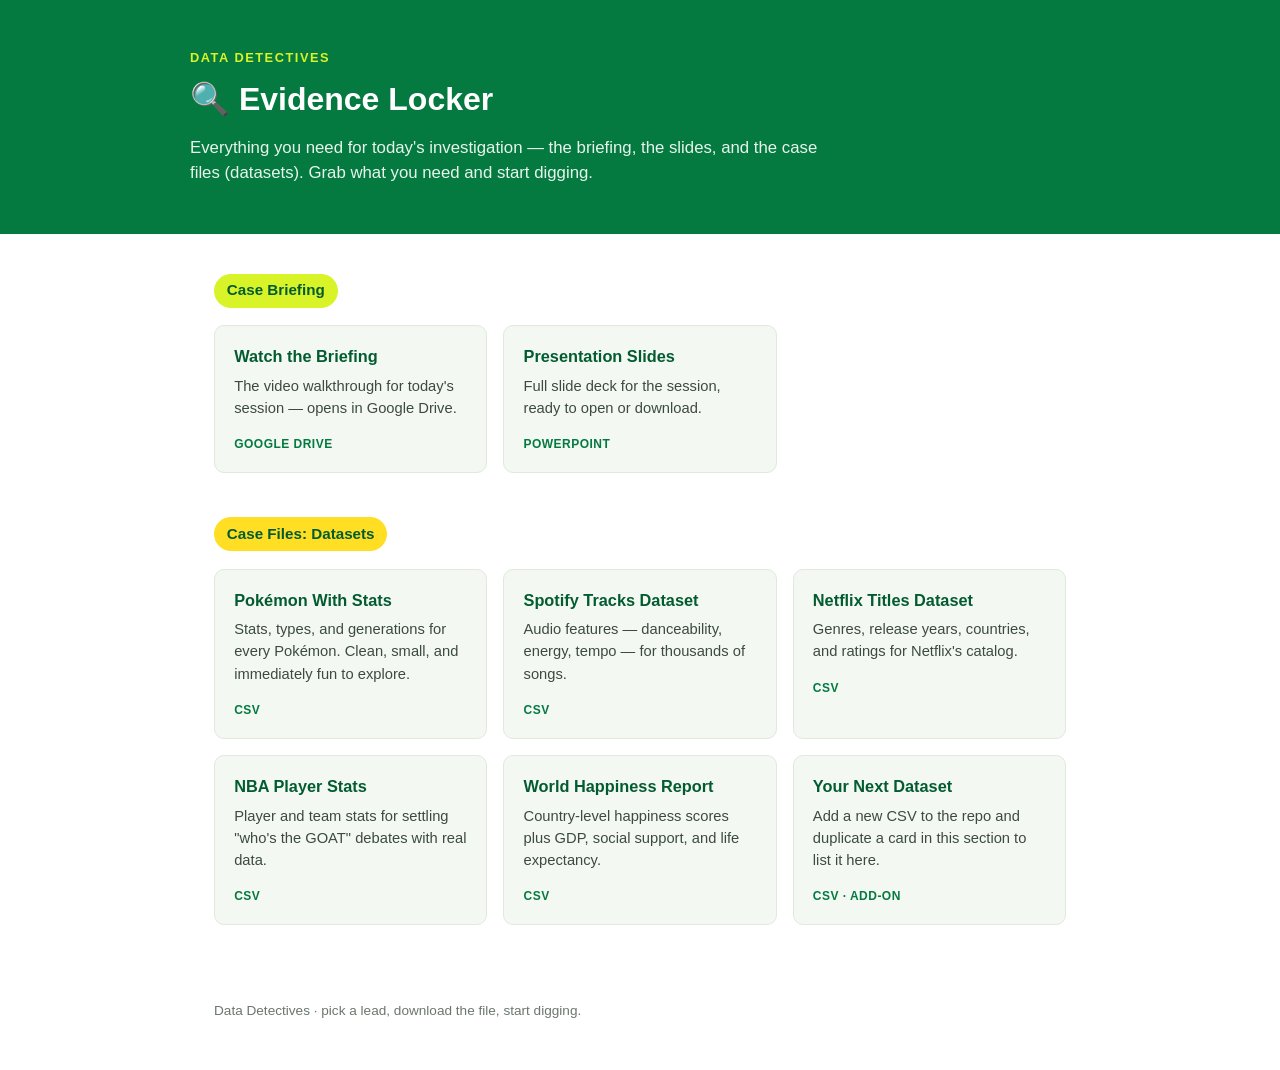
==== locker.html @ ad640be8 "Add files via upload" ====
<!DOCTYPE html>
<html lang="en">
<head>
<meta charset="UTF-8">
<meta name="viewport" content="width=device-width, initial-scale=1.0">
<title>Data Detectives — Evidence Locker</title>
<link rel="stylesheet" href="styles1.css">
</head>
<body>

<header class="site-header">
  <div class="header-inner">
    <p class="eyebrow">Data Detectives</p>
    <h1>🔍 Evidence Locker</h1>
    <p class="subtitle">Everything you need for today's investigation — the briefing, the slides, and the case files (datasets). Grab what you need and start digging.</p>
  </div>
</header>

<main>

  <section class="topic">
    <h2><span class="tag tag-a">Case Briefing</span></h2>
    <div class="card-grid">
      <a class="card" href="https://drive.google.com/file/d/100F5YZikgjOsn-_QHS6ZqaFqvCuwlt4T/view?usp=sharing" target="_blank" rel="noopener">
        <h3>Watch the Briefing</h3>
        <p>The video walkthrough for today's session — opens in Google Drive.</p>
        <span class="source">Google Drive</span>
      </a>
      <a class="card" href="Data_Detectives_Slides.pptx" target="_blank" rel="noopener">
        <h3>Presentation Slides</h3>
        <p>Full slide deck for the session, ready to open or download.</p>
        <span class="source">PowerPoint</span>
      </a>
    </div>
  </section>

  <section class="topic">
    <h2><span class="tag tag-b">Case Files: Datasets</span></h2>
    <div class="card-grid">

      <a class="card" href="pokemon.csv" download>
        <h3>Pokémon With Stats</h3>
        <p>Stats, types, and generations for every Pokémon. Clean, small, and immediately fun to explore.</p>
        <span class="source">CSV</span>
      </a>

      <a class="card" href="spotify_tracks.csv" download>
        <h3>Spotify Tracks Dataset</h3>
        <p>Audio features — danceability, energy, tempo — for thousands of songs.</p>
        <span class="source">CSV</span>
      </a>

      <a class="card" href="netflix_titles.csv" download>
        <h3>Netflix Titles Dataset</h3>
        <p>Genres, release years, countries, and ratings for Netflix's catalog.</p>
        <span class="source">CSV</span>
      </a>

      <a class="card" href="nba_player_stats.csv" download>
        <h3>NBA Player Stats</h3>
        <p>Player and team stats for settling "who's the GOAT" debates with real data.</p>
        <span class="source">CSV</span>
      </a>

      <a class="card" href="world_happiness.csv" download>
        <h3>World Happiness Report</h3>
        <p>Country-level happiness scores plus GDP, social support, and life expectancy.</p>
        <span class="source">CSV</span>
      </a>

      <a class="card" href="your_next_dataset.csv" download>
        <h3>Your Next Dataset</h3>
        <p>Add a new CSV to the repo and duplicate a card in this section to list it here.</p>
        <span class="source">CSV · add-on</span>
      </a>

    </div>
  </section>
 <!--
  <section class="topic">
    <h2><span class="tag tag-e">Investigator's Notes</span></h2>
    <div class="card-grid">
      <a class="card" href="#" onclick="return false;">
        <h3>File placement</h3>
        <p>Keep every .csv file at the repo root (or update the hrefs above to match your folder).</p>
        <span class="source">Setup</span>
      </a>
      <a class="card" href="#" onclick="return false;">
        <h3>Slides placement</h3>
        <p>Data_Detectives_Slides.pptx should sit next to index.html in this repo.</p>
        <span class="source">Setup</span>
      </a>
    </div>
  </section>
-->

</main>

<footer class="site-footer">
  <p>Data Detectives · pick a lead, download the file, start digging.</p>
</footer>

</body>
</html>
---- styles1.css ----
:root {
  --green: #047A40;
  --green-dark: #035c30;
  --lime: #D8F328;
  --yellow: #FFDE24;
  --ink: #1a2b22;
  --paper: #ffffff;
  --paper-soft: #f4f8f3;
  --border: #e1e8de;
}

* {
  box-sizing: border-box;
}

body {
  margin: 0;
  font-family: -apple-system, BlinkMacSystemFont, "Segoe UI", Helvetica, Arial, sans-serif;
  color: var(--ink);
  background: var(--paper);
  line-height: 1.5;
}

.site-header {
  background: var(--green);
  color: var(--paper);
  padding: 3rem 1.5rem;
}

.header-inner {
  max-width: 900px;
  margin: 0 auto;
}

.eyebrow {
  text-transform: uppercase;
  letter-spacing: 0.12em;
  font-size: 0.8rem;
  font-weight: 700;
  color: var(--lime);
  margin: 0 0 0.5rem;
}

.site-header h1 {
  font-size: 2rem;
  margin: 0 0 0.75rem;
}

.subtitle {
  margin: 0;
  max-width: 640px;
  color: #e7f5ec;
  font-size: 1.05rem;
}

main {
  max-width: 900px;
  margin: 0 auto;
  padding: 2.5rem 1.5rem 1rem;
}

.topic {
  margin-bottom: 2.75rem;
}

.topic h2 {
  margin: 0 0 1.1rem;
  font-size: 1rem;
}

.tag {
  display: inline-block;
  padding: 0.35rem 0.8rem;
  border-radius: 999px;
  font-weight: 700;
  font-size: 0.95rem;
  color: var(--green-dark);
}

.tag-a { background: var(--lime); }
.tag-b { background: var(--yellow); }
.tag-c { background: var(--lime); }
.tag-d { background: var(--yellow); }
.tag-e { background: #d6e9dc; }

.card-grid {
  display: grid;
  grid-template-columns: repeat(auto-fill, minmax(240px, 1fr));
  gap: 1rem;
}

.card {
  display: block;
  padding: 1.1rem 1.2rem;
  border: 1px solid var(--border);
  border-radius: 10px;
  background: var(--paper-soft);
  text-decoration: none;
  color: inherit;
  transition: border-color 0.15s ease, transform 0.15s ease;
}

.card:hover,
.card:focus-visible {
  border-color: var(--green);
  transform: translateY(-2px);
}

.card h3 {
  margin: 0 0 0.4rem;
  font-size: 1.02rem;
  color: var(--green-dark);
}

.card p {
  margin: 0 0 0.75rem;
  font-size: 0.92rem;
  color: #3c4a41;
}

.source {
  display: inline-block;
  font-size: 0.75rem;
  font-weight: 700;
  text-transform: uppercase;
  letter-spacing: 0.04em;
  color: var(--green);
}

.site-footer {
  max-width: 900px;
  margin: 1rem auto 3rem;
  padding: 0 1.5rem;
  color: #6b776e;
  font-size: 0.85rem;
}
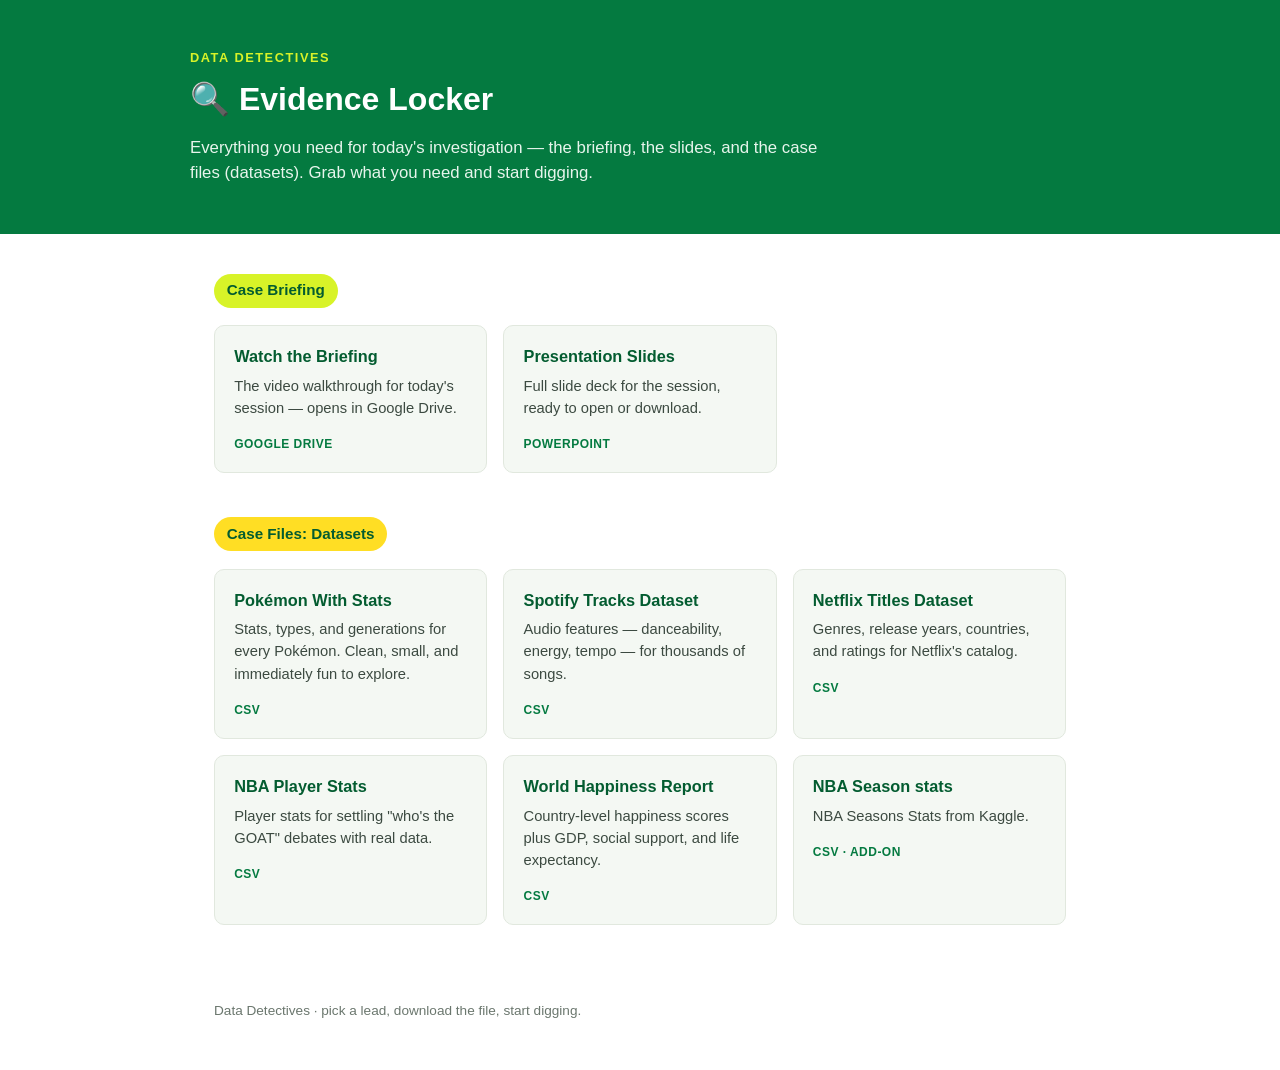
==== commit 11563c26: "Update dataset links and descriptions in locker.html" ====
--- a/locker.html
+++ b/locker.html
@@ -26,7 +26,7 @@
         <p>The video walkthrough for today's session — opens in Google Drive.</p>
         <span class="source">Google Drive</span>
       </a>
-      <a class="card" href="Data_Detectives_Slides.pptx" target="_blank" rel="noopener">
+      <a class="card" href="Data_Detectives.pptx" target="_blank" rel="noopener">
         <h3>Presentation Slides</h3>
         <p>Full slide deck for the session, ready to open or download.</p>
         <span class="source">PowerPoint</span>
@@ -38,7 +38,7 @@
     <h2><span class="tag tag-b">Case Files: Datasets</span></h2>
     <div class="card-grid">
 
-      <a class="card" href="pokemon.csv" download>
+      <a class="card" href="Pokemon.csv" download>
         <h3>Pokémon With Stats</h3>
         <p>Stats, types, and generations for every Pokémon. Clean, small, and immediately fun to explore.</p>
         <span class="source">CSV</span>
@@ -56,21 +56,21 @@
         <span class="source">CSV</span>
       </a>
 
-      <a class="card" href="nba_player_stats.csv" download>
+      <a class="card" href="player_stats.csv" download>
         <h3>NBA Player Stats</h3>
-        <p>Player and team stats for settling "who's the GOAT" debates with real data.</p>
+        <p>Player stats for settling "who's the GOAT" debates with real data.</p>
         <span class="source">CSV</span>
       </a>
 
-      <a class="card" href="world_happiness.csv" download>
+      <a class="card" href="2019.csv" download>
         <h3>World Happiness Report</h3>
         <p>Country-level happiness scores plus GDP, social support, and life expectancy.</p>
         <span class="source">CSV</span>
       </a>
 
-      <a class="card" href="your_next_dataset.csv" download>
-        <h3>Your Next Dataset</h3>
-        <p>Add a new CSV to the repo and duplicate a card in this section to list it here.</p>
+      <a class="card" href="Seasons_Stats.csv" download>
+        <h3>NBA Season stats</h3>
+        <p>NBA Seasons Stats from Kaggle.</p>
         <span class="source">CSV · add-on</span>
       </a>
 
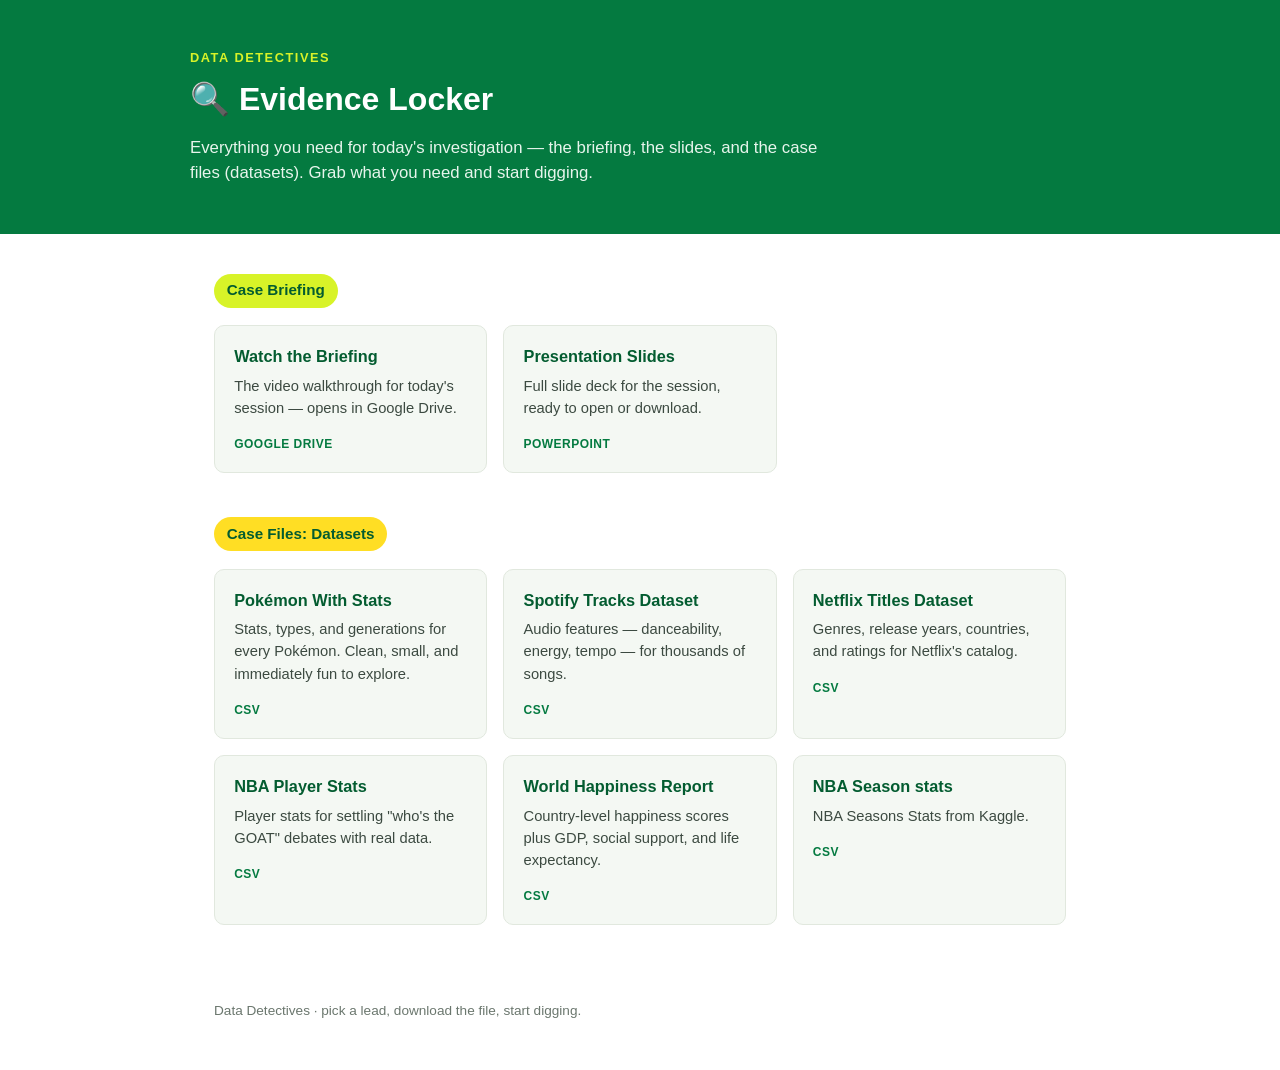
==== commit 8415ccb3: "Update locker.html" ====
--- a/locker.html
+++ b/locker.html
@@ -38,7 +38,7 @@
     <h2><span class="tag tag-b">Case Files: Datasets</span></h2>
     <div class="card-grid">
 
-      <a class="card" href="Pokemon.csv" download>
+      <a class="card" href="pokemon.csv" download>
         <h3>Pokémon With Stats</h3>
         <p>Stats, types, and generations for every Pokémon. Clean, small, and immediately fun to explore.</p>
         <span class="source">CSV</span>
@@ -71,7 +71,7 @@
       <a class="card" href="Seasons_Stats.csv" download>
         <h3>NBA Season stats</h3>
         <p>NBA Seasons Stats from Kaggle.</p>
-        <span class="source">CSV · add-on</span>
+        <span class="source">CSV</span>
       </a>
 
     </div>
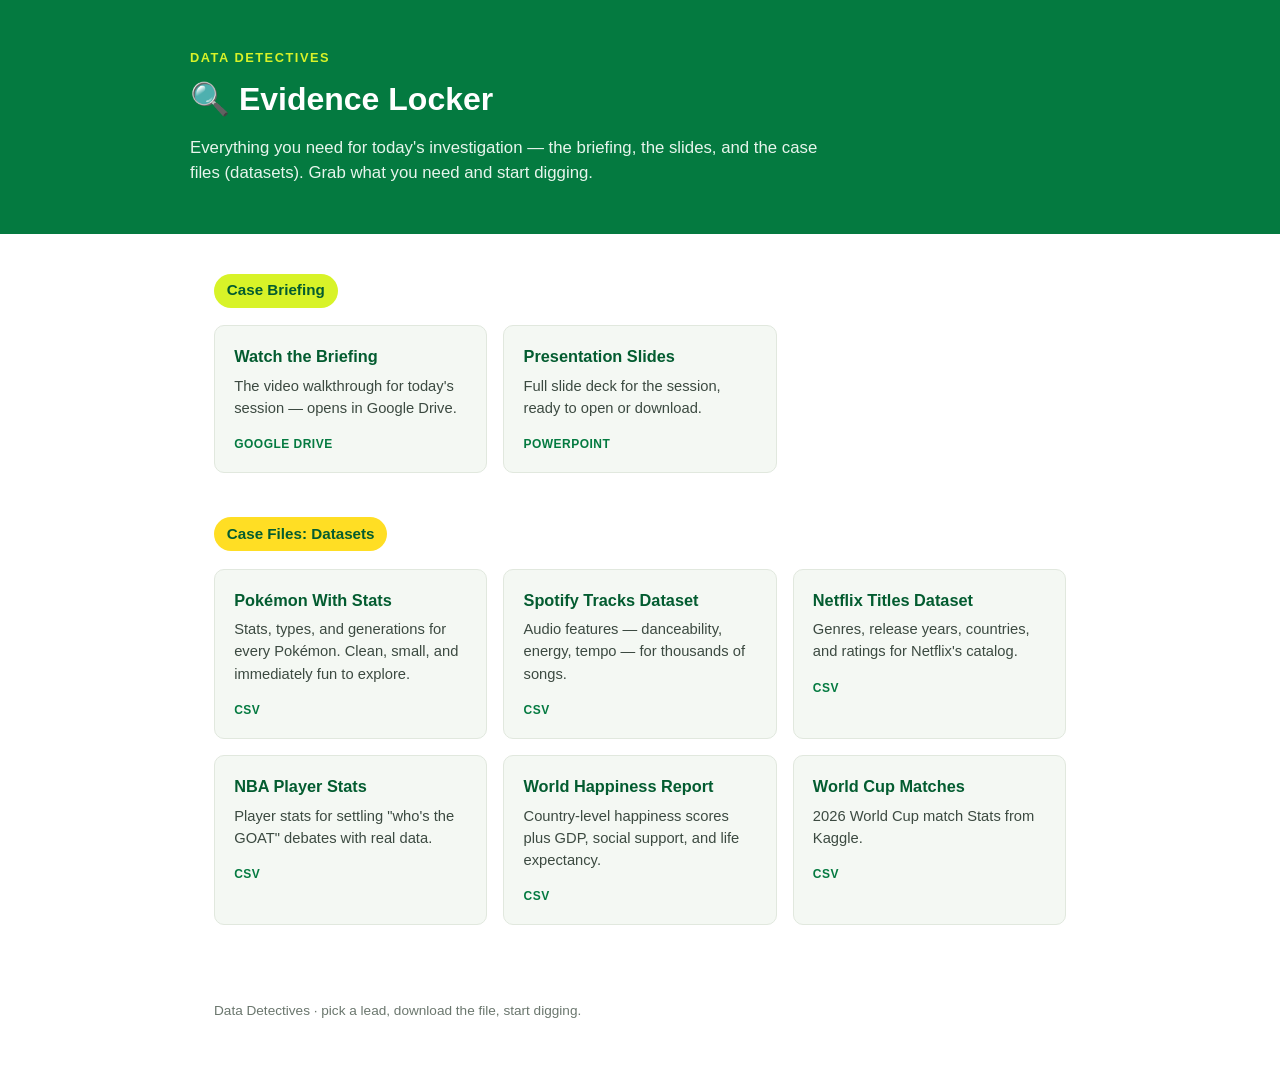
==== commit 51e8cec6: "Update locker.html" ====
--- a/locker.html
+++ b/locker.html
@@ -21,7 +21,7 @@
   <section class="topic">
     <h2><span class="tag tag-a">Case Briefing</span></h2>
     <div class="card-grid">
-      <a class="card" href="https://drive.google.com/file/d/100F5YZikgjOsn-_QHS6ZqaFqvCuwlt4T/view?usp=sharing" target="_blank" rel="noopener">
+      <a class="card" href="https://drive.google.com/file/d/1BqqvNOXaKtFmPKpXmN9Weu9tdvfDWxUK/view?usp=sharing" target="_blank" rel="noopener">
         <h3>Watch the Briefing</h3>
         <p>The video walkthrough for today's session — opens in Google Drive.</p>
         <span class="source">Google Drive</span>
@@ -68,9 +68,9 @@
         <span class="source">CSV</span>
       </a>
 
-      <a class="card" href="Seasons_Stats.csv" download>
-        <h3>NBA Season stats</h3>
-        <p>NBA Seasons Stats from Kaggle.</p>
+      <a class="card" href="matches.csv" download>
+        <h3>World Cup Matches</h3>
+        <p>2026 World Cup match Stats from Kaggle.</p>
         <span class="source">CSV</span>
       </a>
 
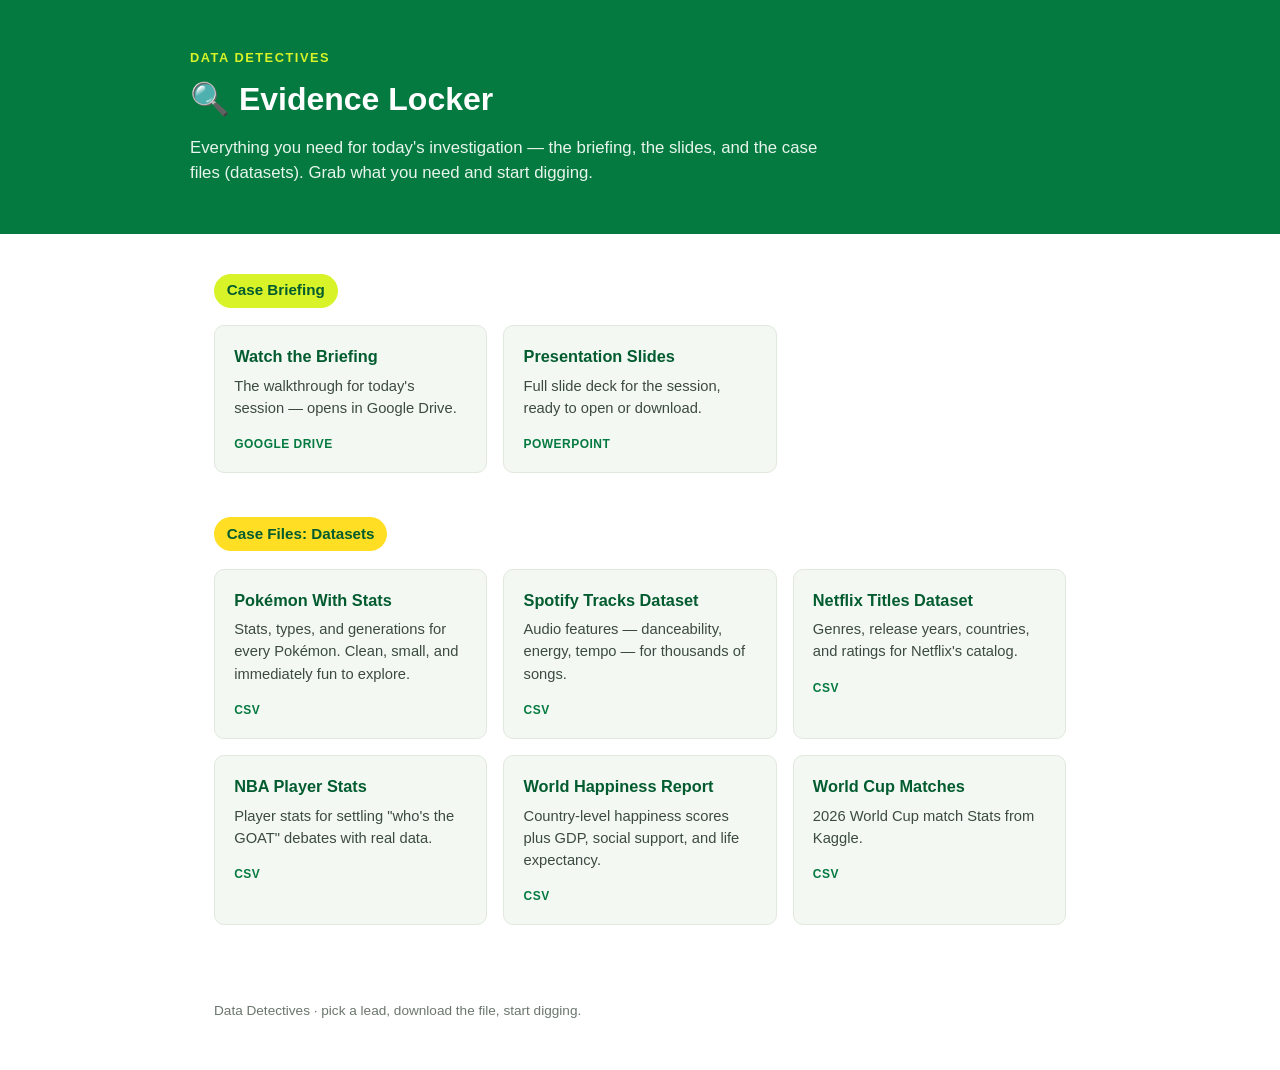
==== commit c3d02de3: "Update locker.html" ====
--- a/locker.html
+++ b/locker.html
@@ -23,7 +23,7 @@
     <div class="card-grid">
       <a class="card" href="https://drive.google.com/file/d/1BqqvNOXaKtFmPKpXmN9Weu9tdvfDWxUK/view?usp=sharing" target="_blank" rel="noopener">
         <h3>Watch the Briefing</h3>
-        <p>The video walkthrough for today's session — opens in Google Drive.</p>
+        <p>The walkthrough for today's session — opens in Google Drive.</p>
         <span class="source">Google Drive</span>
       </a>
       <a class="card" href="Data_Detectives.pptx" target="_blank" rel="noopener">
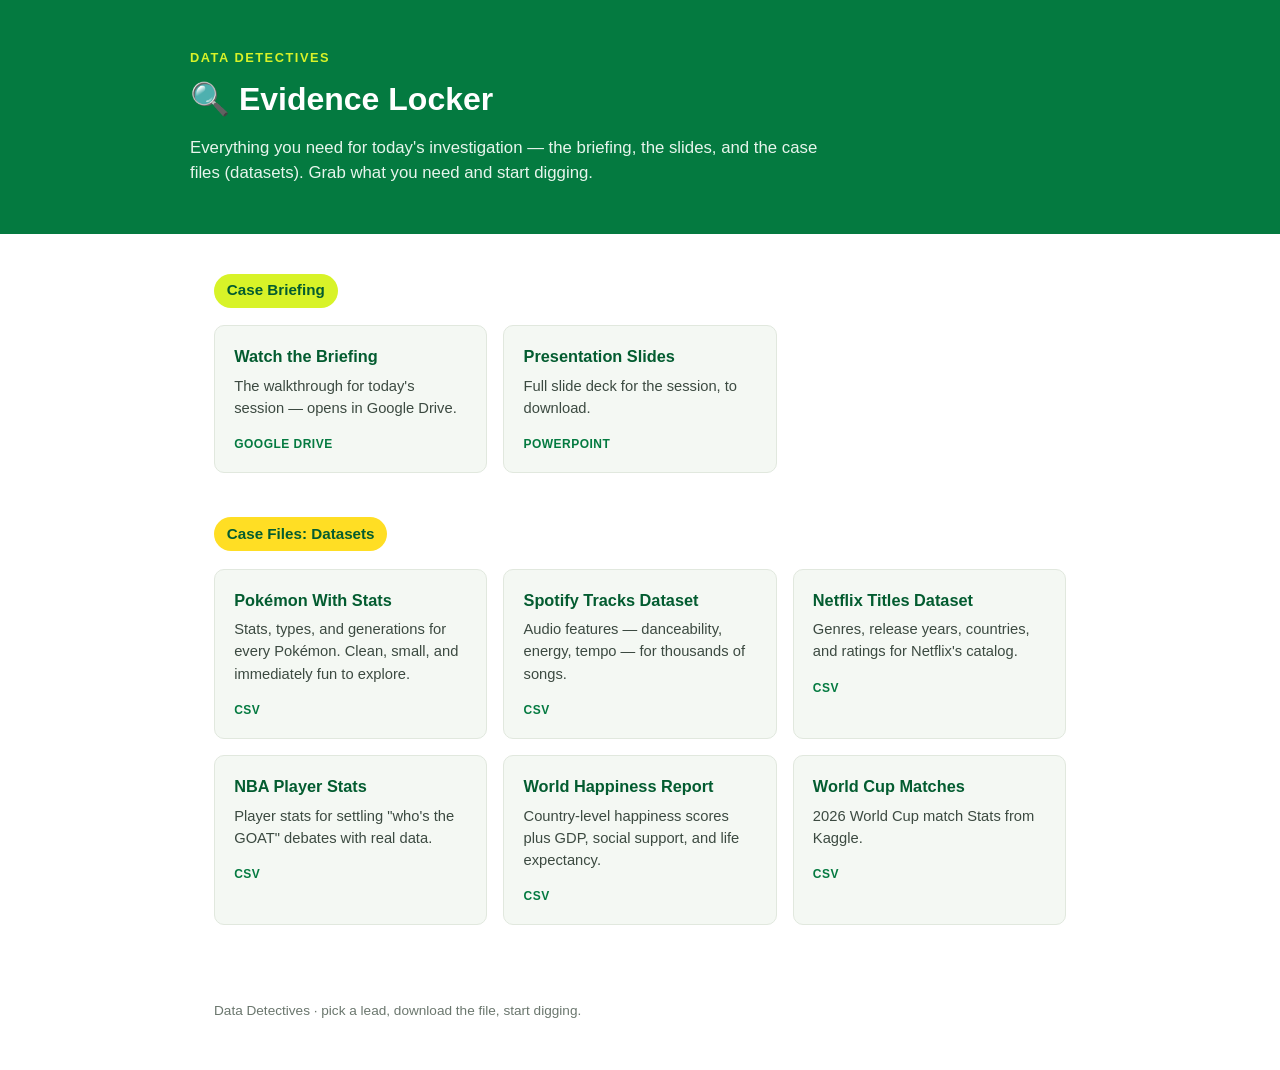
==== commit 13155ef5: "Update download message in locker.html" ====
--- a/locker.html
+++ b/locker.html
@@ -28,7 +28,7 @@
       </a>
       <a class="card" href="Data_Detectives.pptx" target="_blank" rel="noopener">
         <h3>Presentation Slides</h3>
-        <p>Full slide deck for the session, ready to open or download.</p>
+        <p>Full slide deck for the session, to download.</p>
         <span class="source">PowerPoint</span>
       </a>
     </div>
